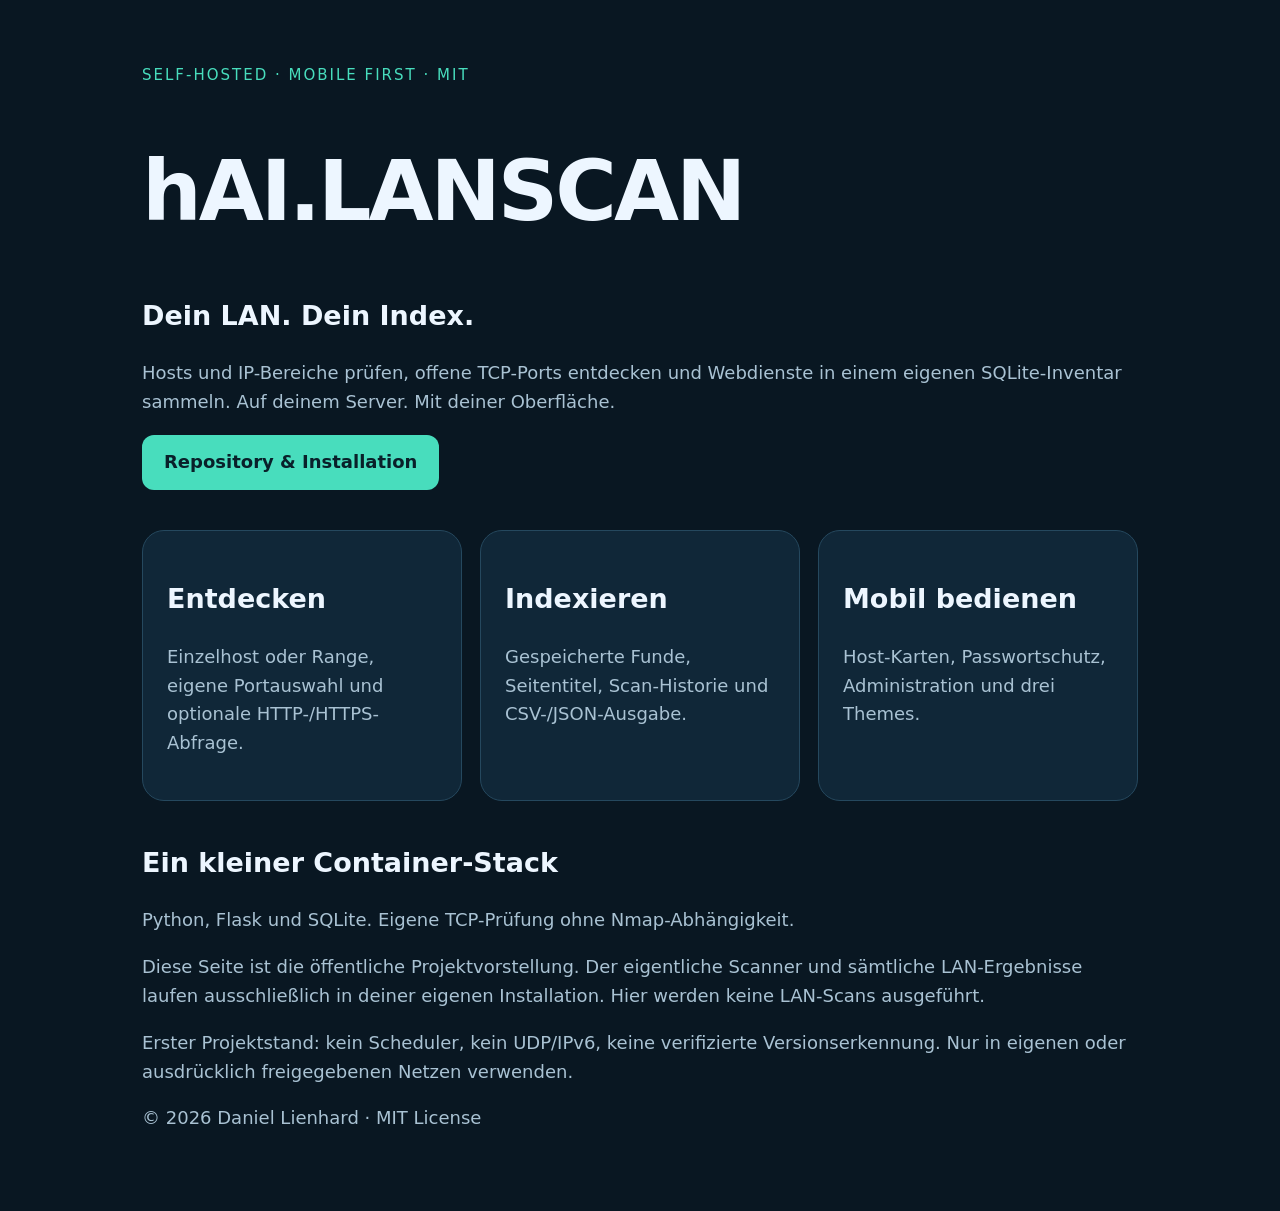
==== docs/index.html @ 7e6183eb "Initial LAN scanner with authenticated mobile UI, SQLite index, MIT and build CI" ====
<!doctype html><html lang="de"><meta charset="utf-8"><meta name="viewport" content="width=device-width,initial-scale=1"><title>hAI.LANSCAN · Dein LAN. Dein Index.</title><style>*{box-sizing:border-box}body{margin:0;background:#091722;color:#edf6ff;font:18px system-ui;line-height:1.6}main{max-width:1040px;margin:auto;padding:60px 22px}small{color:#48ddbd;letter-spacing:2px}h1{font-size:clamp(40px,9vw,84px);letter-spacing:-3px;line-height:1.1}p{color:#a9c2d3}.grid{display:grid;gap:18px;margin:40px 0}.card{border:1px solid #25485e;background:#102738;border-radius:22px;padding:24px}a{display:inline-block;color:#09202a;background:#48ddbd;padding:13px 22px;border-radius:12px;text-decoration:none;font-weight:700}code{overflow-wrap:anywhere}@media(min-width:750px){.grid{grid-template-columns:repeat(3,1fr)}}</style><main><small>SELF-HOSTED · MOBILE FIRST · MIT</small><h1>hAI.LANSCAN</h1><h2>Dein LAN. Dein Index.</h2><p>Hosts und IP-Bereiche prüfen, offene TCP-Ports entdecken und Webdienste in einem eigenen SQLite-Inventar sammeln. Auf deinem Server. Mit deiner Oberfläche.</p><a href="https://github.com/jbkunama1/hAI.LANSCAN">Repository & Installation</a><div class="grid"><div class="card"><h2>Entdecken</h2><p>Einzelhost oder Range, eigene Portauswahl und optionale HTTP-/HTTPS-Abfrage.</p></div><div class="card"><h2>Indexieren</h2><p>Gespeicherte Funde, Seitentitel, Scan-Historie und CSV-/JSON-Ausgabe.</p></div><div class="card"><h2>Mobil bedienen</h2><p>Host-Karten, Passwortschutz, Administration und drei Themes.</p></div></div><h2>Ein kleiner Container-Stack</h2><p>Python, Flask und SQLite. Eigene TCP-Prüfung ohne Nmap-Abhängigkeit.</p><p>Diese Seite ist die öffentliche Projektvorstellung. Der eigentliche Scanner und sämtliche LAN-Ergebnisse laufen ausschließlich in deiner eigenen Installation. Hier werden keine LAN-Scans ausgeführt.</p><p>Erster Projektstand: kein Scheduler, kein UDP/IPv6, keine verifizierte Versionserkennung. Nur in eigenen oder ausdrücklich freigegebenen Netzen verwenden.</p><footer><p>© 2026 Daniel Lienhard · MIT License</p></footer></main></html>
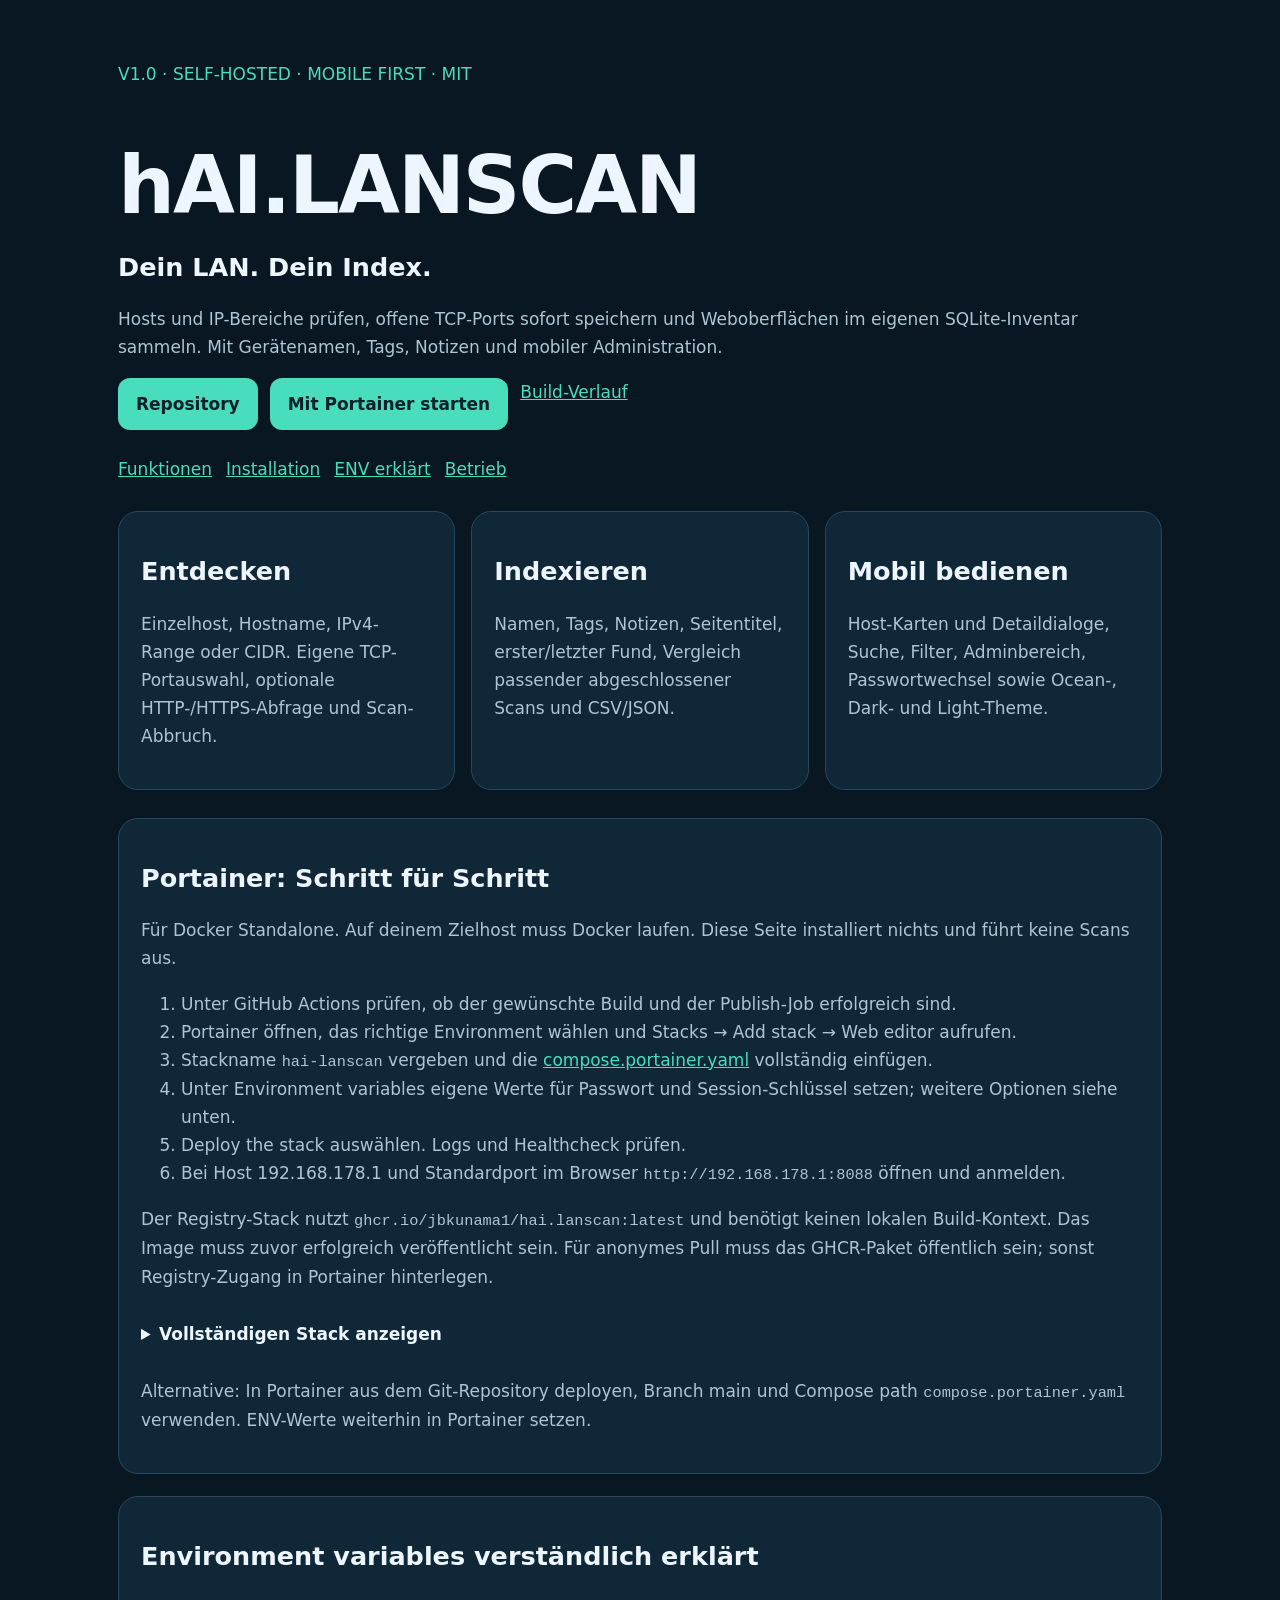
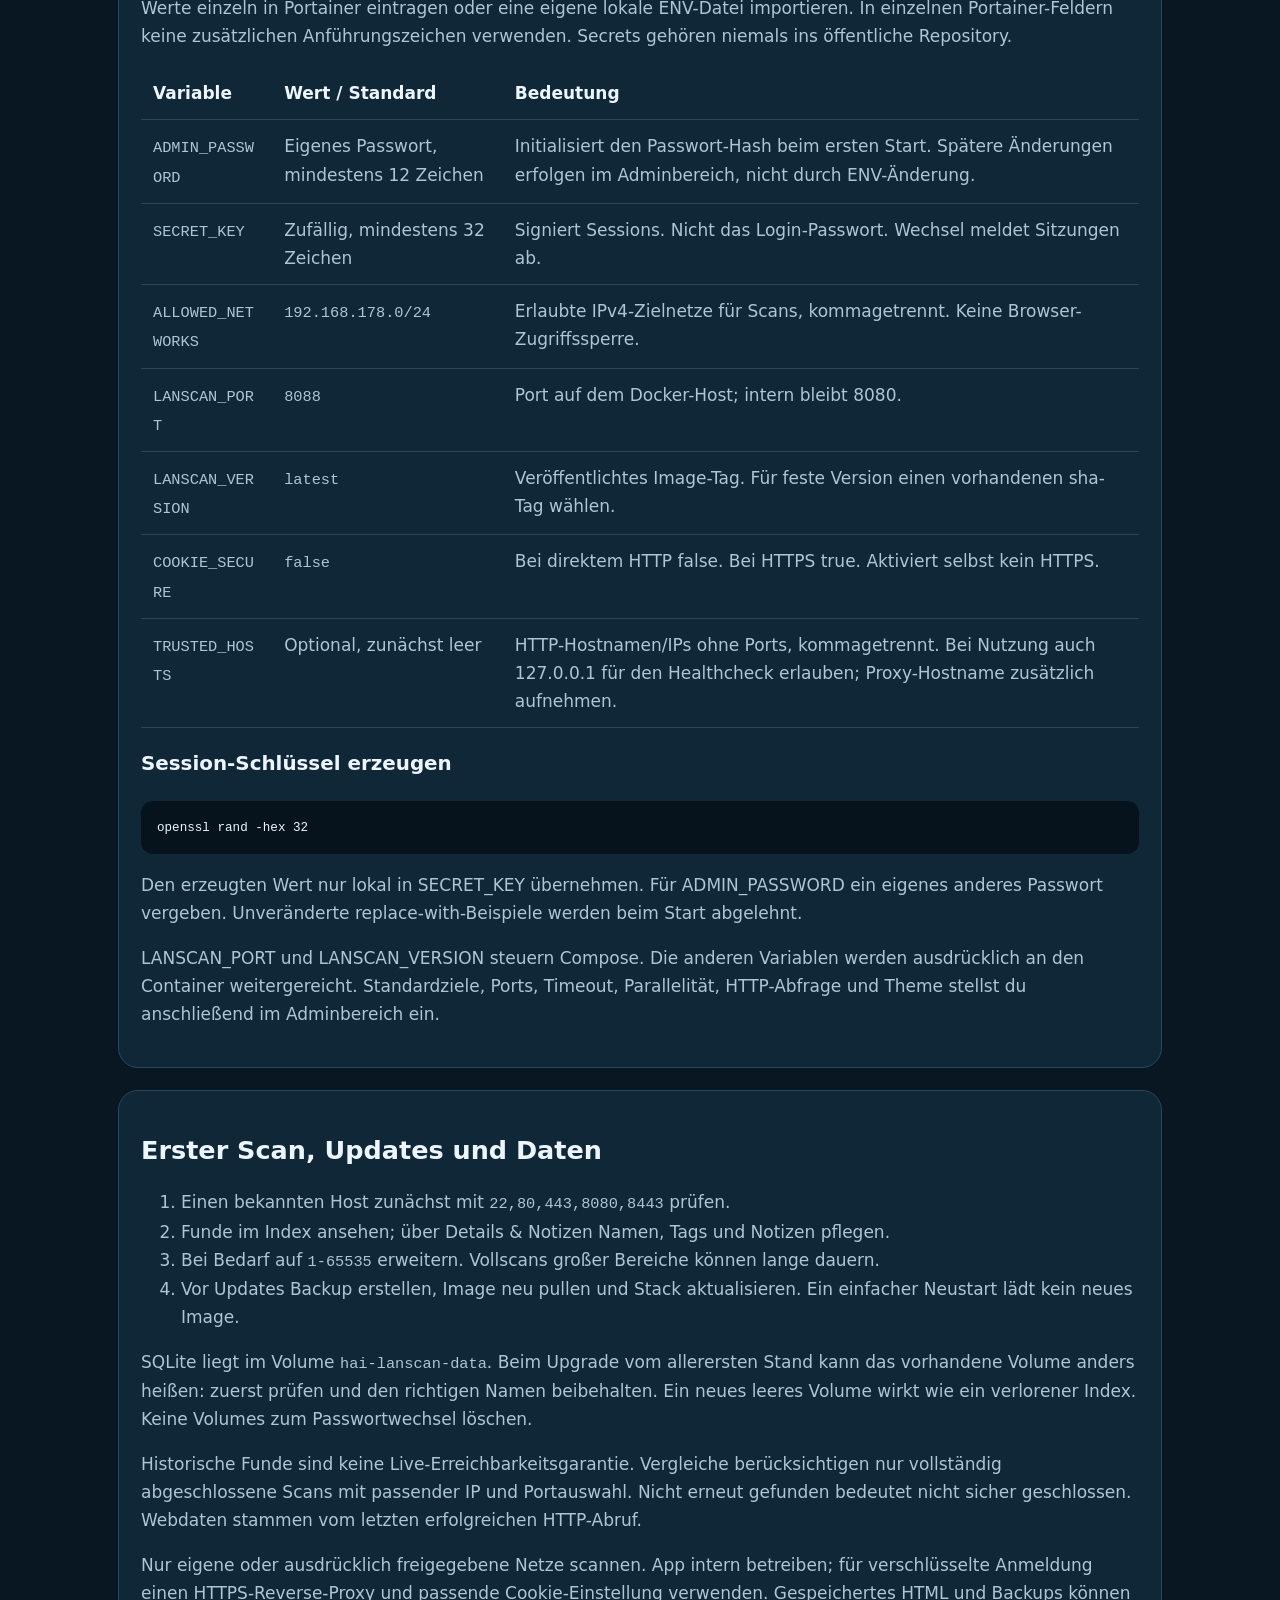
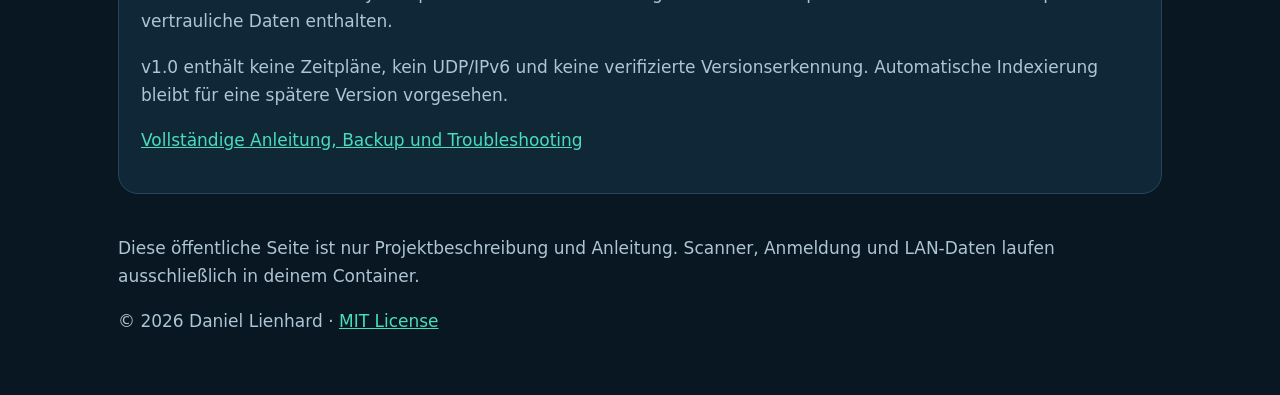
==== commit 21ef94ca: "docs: document v1 Portainer deployment, environment and index" ====
--- a/docs/index.html
+++ b/docs/index.html
@@ -1 +1,40 @@
-<!doctype html><html lang="de"><meta charset="utf-8"><meta name="viewport" content="width=device-width,initial-scale=1"><title>hAI.LANSCAN · Dein LAN. Dein Index.</title><style>*{box-sizing:border-box}body{margin:0;background:#091722;color:#edf6ff;font:18px system-ui;line-height:1.6}main{max-width:1040px;margin:auto;padding:60px 22px}small{color:#48ddbd;letter-spacing:2px}h1{font-size:clamp(40px,9vw,84px);letter-spacing:-3px;line-height:1.1}p{color:#a9c2d3}.grid{display:grid;gap:18px;margin:40px 0}.card{border:1px solid #25485e;background:#102738;border-radius:22px;padding:24px}a{display:inline-block;color:#09202a;background:#48ddbd;padding:13px 22px;border-radius:12px;text-decoration:none;font-weight:700}code{overflow-wrap:anywhere}@media(min-width:750px){.grid{grid-template-columns:repeat(3,1fr)}}</style><main><small>SELF-HOSTED · MOBILE FIRST · MIT</small><h1>hAI.LANSCAN</h1><h2>Dein LAN. Dein Index.</h2><p>Hosts und IP-Bereiche prüfen, offene TCP-Ports entdecken und Webdienste in einem eigenen SQLite-Inventar sammeln. Auf deinem Server. Mit deiner Oberfläche.</p><a href="https://github.com/jbkunama1/hAI.LANSCAN">Repository & Installation</a><div class="grid"><div class="card"><h2>Entdecken</h2><p>Einzelhost oder Range, eigene Portauswahl und optionale HTTP-/HTTPS-Abfrage.</p></div><div class="card"><h2>Indexieren</h2><p>Gespeicherte Funde, Seitentitel, Scan-Historie und CSV-/JSON-Ausgabe.</p></div><div class="card"><h2>Mobil bedienen</h2><p>Host-Karten, Passwortschutz, Administration und drei Themes.</p></div></div><h2>Ein kleiner Container-Stack</h2><p>Python, Flask und SQLite. Eigene TCP-Prüfung ohne Nmap-Abhängigkeit.</p><p>Diese Seite ist die öffentliche Projektvorstellung. Der eigentliche Scanner und sämtliche LAN-Ergebnisse laufen ausschließlich in deiner eigenen Installation. Hier werden keine LAN-Scans ausgeführt.</p><p>Erster Projektstand: kein Scheduler, kein UDP/IPv6, keine verifizierte Versionserkennung. Nur in eigenen oder ausdrücklich freigegebenen Netzen verwenden.</p><footer><p>© 2026 Daniel Lienhard · MIT License</p></footer></main></html>
+<!doctype html>
+<html lang="de"><head><meta charset="utf-8"><meta name="viewport" content="width=device-width,initial-scale=1"><meta name="description" content="hAI.LANSCAN: eigener LAN-TCP-Scanner mit SQLite-Index, mobiler Oberfläche und Portainer-Installation."><title>hAI.LANSCAN · LAN-Index & Portainer</title>
+<style>:root{color-scheme:dark;--bg:#091722;--panel:#102738;--line:#25485e;--text:#edf6ff;--muted:#aec5d4;--accent:#48ddbd}*{box-sizing:border-box}body{margin:0;background:var(--bg);color:var(--text);font:17px system-ui;line-height:1.65}main{max-width:1100px;margin:auto;padding:32px 18px 60px}h1{font-size:clamp(38px,9vw,80px);letter-spacing:-2px;line-height:1.1;margin-bottom:20px}h2{line-height:1.3}p,li{color:var(--muted)}a{color:var(--accent);overflow-wrap:anywhere}.actions{display:flex;gap:12px;flex-wrap:wrap}.button{background:var(--accent);color:#09202a;padding:12px 18px;border-radius:12px;text-decoration:none;font-weight:700}.grid{display:grid;gap:16px;margin:28px 0}section,.card{border:1px solid var(--line);background:var(--panel);border-radius:20px;padding:22px;margin:22px 0}.card{margin:0}code{font-size:.9em;overflow-wrap:anywhere}pre{overflow:auto;padding:16px;background:#06121c;border-radius:12px;line-height:1.5;font-size:14px}pre code{overflow-wrap:normal}.table{overflow:auto}table{width:100%;border-collapse:collapse;min-width:600px}th,td{text-align:left;vertical-align:top;padding:12px;border-bottom:1px solid var(--line)}td{color:var(--muted)}small,.eyebrow{color:var(--accent)}nav{display:flex;flex-wrap:wrap;gap:14px;margin:25px 0}details{margin:16px 0}summary{cursor:pointer;font-weight:700;padding:12px 0}footer{margin-top:40px}@media(min-width:800px){main{padding:60px 28px}.grid{grid-template-columns:repeat(3,1fr)}}
+</style></head><body><main>
+<header><span class="eyebrow">V1.0 · SELF-HOSTED · MOBILE FIRST · MIT</span><h1>hAI.LANSCAN</h1><h2>Dein LAN. Dein Index.</h2><p>Hosts und IP-Bereiche prüfen, offene TCP-Ports sofort speichern und Weboberflächen im eigenen SQLite-Inventar sammeln. Mit Gerätenamen, Tags, Notizen und mobiler Administration.</p><div class="actions"><a class="button" href="https://github.com/jbkunama1/hAI.LANSCAN">Repository</a><a class="button" href="#portainer">Mit Portainer starten</a><a href="https://github.com/jbkunama1/hAI.LANSCAN/actions">Build-Verlauf</a></div></header>
+<nav aria-label="Seitenabschnitte"><a href="#features">Funktionen</a><a href="#portainer">Installation</a><a href="#env">ENV erklärt</a><a href="#betrieb">Betrieb</a></nav>
+<div class="grid" id="features"><article class="card"><h2>Entdecken</h2><p>Einzelhost, Hostname, IPv4-Range oder CIDR. Eigene TCP-Portauswahl, optionale HTTP-/HTTPS-Abfrage und Scan-Abbruch.</p></article><article class="card"><h2>Indexieren</h2><p>Namen, Tags, Notizen, Seitentitel, erster/letzter Fund, Vergleich passender abgeschlossener Scans und CSV/JSON.</p></article><article class="card"><h2>Mobil bedienen</h2><p>Host-Karten und Detaildialoge, Suche, Filter, Adminbereich, Passwortwechsel sowie Ocean-, Dark- und Light-Theme.</p></article></div>
+<section id="portainer"><h2>Portainer: Schritt für Schritt</h2><p>Für Docker Standalone. Auf deinem Zielhost muss Docker laufen. Diese Seite installiert nichts und führt keine Scans aus.</p><ol><li>Unter GitHub Actions prüfen, ob der gewünschte Build und der Publish-Job erfolgreich sind.</li><li>Portainer öffnen, das richtige Environment wählen und Stacks → Add stack → Web editor aufrufen.</li><li>Stackname <code>hai-lanscan</code> vergeben und die <a href="https://github.com/jbkunama1/hAI.LANSCAN/blob/main/compose.portainer.yaml">compose.portainer.yaml</a> vollständig einfügen.</li><li>Unter Environment variables eigene Werte für Passwort und Session-Schlüssel setzen; weitere Optionen siehe unten.</li><li>Deploy the stack auswählen. Logs und Healthcheck prüfen.</li><li>Bei Host 192.168.178.1 und Standardport im Browser <code>http://192.168.178.1:8088</code> öffnen und anmelden.</li></ol><p>Der Registry-Stack nutzt <code>ghcr.io/jbkunama1/hai.lanscan:latest</code> und benötigt keinen lokalen Build-Kontext. Das Image muss zuvor erfolgreich veröffentlicht sein. Für anonymes Pull muss das GHCR-Paket öffentlich sein; sonst Registry-Zugang in Portainer hinterlegen.</p><details><summary>Vollständigen Stack anzeigen</summary><pre><code>services:
+  lanscan:
+    image: ghcr.io/jbkunama1/hai.lanscan:${LANSCAN_VERSION:-latest}
+    container_name: hai-lanscan
+    restart: unless-stopped
+    ports:
+      - "${LANSCAN_PORT:-8088}:8080"
+    environment:
+      ADMIN_PASSWORD: ${ADMIN_PASSWORD:?Set a unique ADMIN_PASSWORD}
+      SECRET_KEY: ${SECRET_KEY:?Set a random SECRET_KEY}
+      ALLOWED_NETWORKS: ${ALLOWED_NETWORKS:-192.168.178.0/24}
+      COOKIE_SECURE: ${COOKIE_SECURE:-false}
+      TRUSTED_HOSTS: ${TRUSTED_HOSTS:-}
+    volumes:
+      - lanscan-data:/data
+    cap_drop: [ALL]
+    security_opt: ["no-new-privileges:true"]
+    stop_grace_period: 15s
+volumes:
+  lanscan-data:
+    name: hai-lanscan-data</code></pre></details><p>Alternative: In Portainer aus dem Git-Repository deployen, Branch main und Compose path <code>compose.portainer.yaml</code> verwenden. ENV-Werte weiterhin in Portainer setzen.</p></section>
+<section id="env"><h2>Environment variables verständlich erklärt</h2><p>Werte einzeln in Portainer eintragen oder eine eigene lokale ENV-Datei importieren. In einzelnen Portainer-Feldern keine zusätzlichen Anführungszeichen verwenden. Secrets gehören niemals ins öffentliche Repository.</p><div class="table"><table><thead><tr><th>Variable</th><th>Wert / Standard</th><th>Bedeutung</th></tr></thead><tbody>
+<tr><td><code>ADMIN_PASSWORD</code></td><td>Eigenes Passwort, mindestens 12 Zeichen</td><td>Initialisiert den Passwort-Hash beim ersten Start. Spätere Änderungen erfolgen im Adminbereich, nicht durch ENV-Änderung.</td></tr>
+<tr><td><code>SECRET_KEY</code></td><td>Zufällig, mindestens 32 Zeichen</td><td>Signiert Sessions. Nicht das Login-Passwort. Wechsel meldet Sitzungen ab.</td></tr>
+<tr><td><code>ALLOWED_NETWORKS</code></td><td><code>192.168.178.0/24</code></td><td>Erlaubte IPv4-Zielnetze für Scans, kommagetrennt. Keine Browser-Zugriffssperre.</td></tr>
+<tr><td><code>LANSCAN_PORT</code></td><td><code>8088</code></td><td>Port auf dem Docker-Host; intern bleibt 8080.</td></tr>
+<tr><td><code>LANSCAN_VERSION</code></td><td><code>latest</code></td><td>Veröffentlichtes Image-Tag. Für feste Version einen vorhandenen sha-Tag wählen.</td></tr>
+<tr><td><code>COOKIE_SECURE</code></td><td><code>false</code></td><td>Bei direktem HTTP false. Bei HTTPS true. Aktiviert selbst kein HTTPS.</td></tr>
+<tr><td><code>TRUSTED_HOSTS</code></td><td>Optional, zunächst leer</td><td>HTTP-Hostnamen/IPs ohne Ports, kommagetrennt. Bei Nutzung auch 127.0.0.1 für den Healthcheck erlauben; Proxy-Hostname zusätzlich aufnehmen.</td></tr>
+</tbody></table></div><h3>Session-Schlüssel erzeugen</h3><pre><code>openssl rand -hex 32</code></pre><p>Den erzeugten Wert nur lokal in SECRET_KEY übernehmen. Für ADMIN_PASSWORD ein eigenes anderes Passwort vergeben. Unveränderte replace-with-Beispiele werden beim Start abgelehnt.</p><p>LANSCAN_PORT und LANSCAN_VERSION steuern Compose. Die anderen Variablen werden ausdrücklich an den Container weitergereicht. Standardziele, Ports, Timeout, Parallelität, HTTP-Abfrage und Theme stellst du anschließend im Adminbereich ein.</p></section>
+<section id="betrieb"><h2>Erster Scan, Updates und Daten</h2><ol><li>Einen bekannten Host zunächst mit <code>22,80,443,8080,8443</code> prüfen.</li><li>Funde im Index ansehen; über Details &amp; Notizen Namen, Tags und Notizen pflegen.</li><li>Bei Bedarf auf <code>1-65535</code> erweitern. Vollscans großer Bereiche können lange dauern.</li><li>Vor Updates Backup erstellen, Image neu pullen und Stack aktualisieren. Ein einfacher Neustart lädt kein neues Image.</li></ol><p>SQLite liegt im Volume <code>hai-lanscan-data</code>. Beim Upgrade vom allerersten Stand kann das vorhandene Volume anders heißen: zuerst prüfen und den richtigen Namen beibehalten. Ein neues leeres Volume wirkt wie ein verlorener Index. Keine Volumes zum Passwortwechsel löschen.</p><p>Historische Funde sind keine Live-Erreichbarkeitsgarantie. Vergleiche berücksichtigen nur vollständig abgeschlossene Scans mit passender IP und Portauswahl. Nicht erneut gefunden bedeutet nicht sicher geschlossen. Webdaten stammen vom letzten erfolgreichen HTTP-Abruf.</p><p>Nur eigene oder ausdrücklich freigegebene Netze scannen. App intern betreiben; für verschlüsselte Anmeldung einen HTTPS-Reverse-Proxy und passende Cookie-Einstellung verwenden. Gespeichertes HTML und Backups können vertrauliche Daten enthalten.</p><p>v1.0 enthält keine Zeitpläne, kein UDP/IPv6 und keine verifizierte Versionserkennung. Automatische Indexierung bleibt für eine spätere Version vorgesehen.</p><p><a href="https://github.com/jbkunama1/hAI.LANSCAN#readme">Vollständige Anleitung, Backup und Troubleshooting</a></p></section>
+<footer><p>Diese öffentliche Seite ist nur Projektbeschreibung und Anleitung. Scanner, Anmeldung und LAN-Daten laufen ausschließlich in deinem Container.</p><p>© 2026 Daniel Lienhard · <a href="https://github.com/jbkunama1/hAI.LANSCAN/blob/main/LICENSE">MIT License</a></p></footer>
+</main></body></html>
